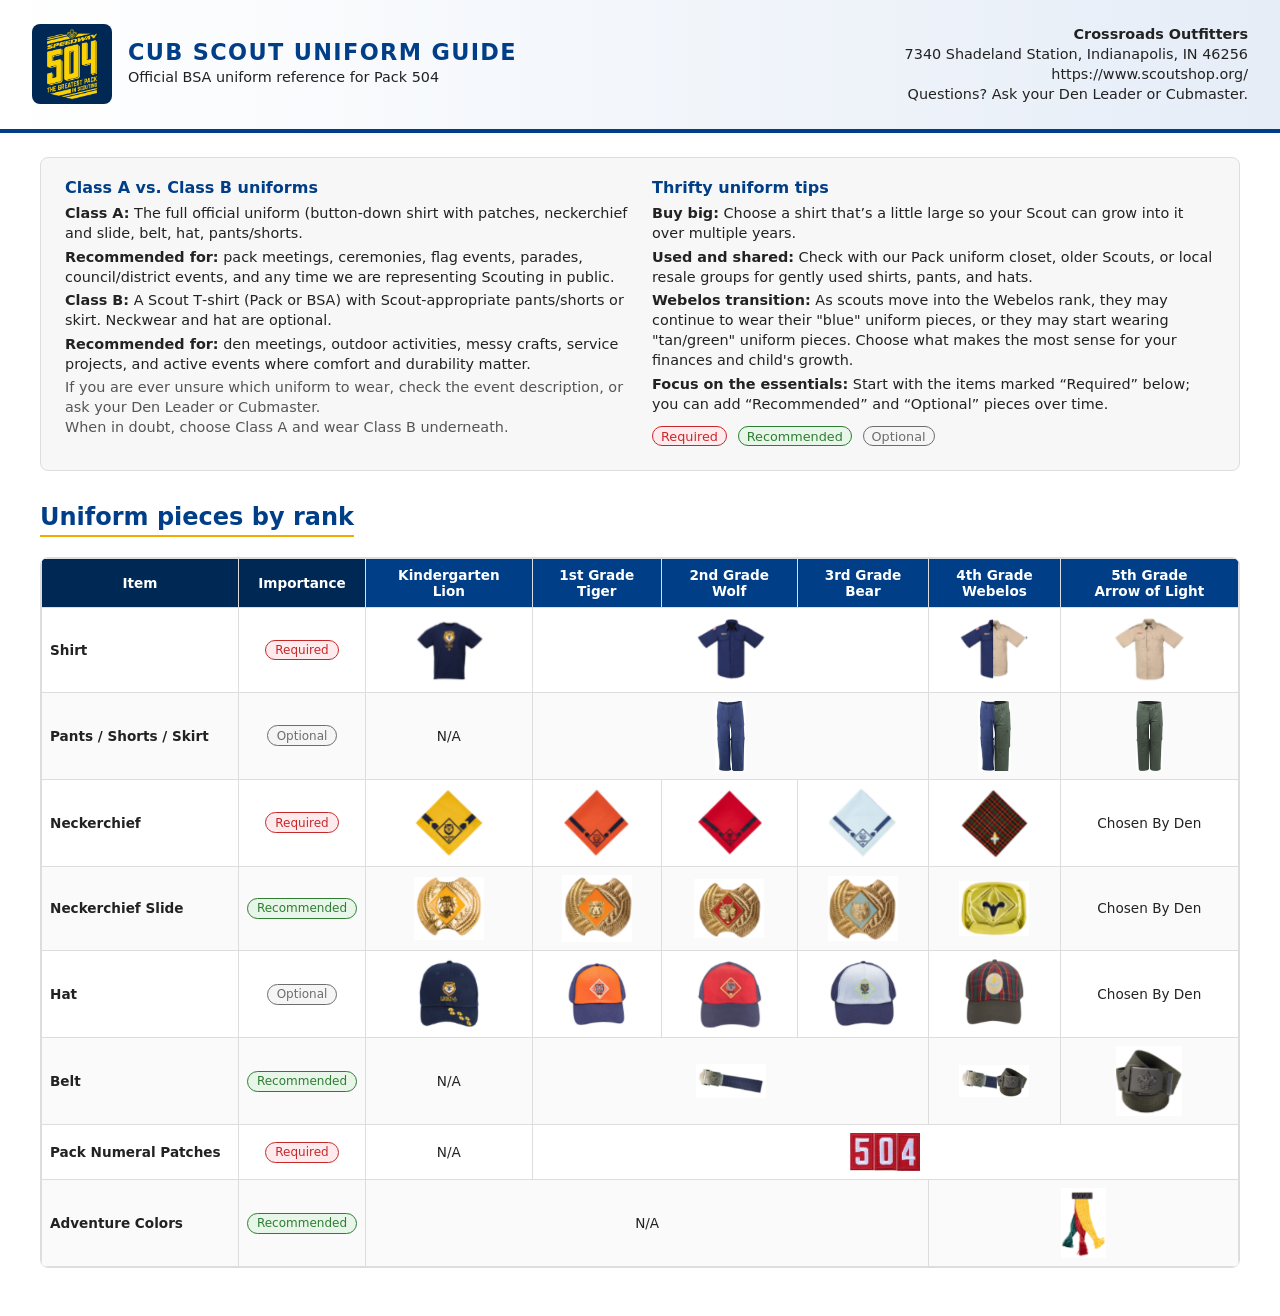
==== src/new-family-info/2-uniforms.html @ dfcd2fc9 "Added uniforms, program info, and volunteering pages" ====
<!DOCTYPE html>
<html lang="en">
<head>
  <meta charset="UTF-8" />
  <title>Cub Scout Uniform Guide</title>
  <meta name="viewport" content="width=device-width, initial-scale=1" />
  <link rel="stylesheet" href="style.css" />
  <link rel="stylesheet" href="uniform-print.css" media="print" />
</head>
<body class="uniform-page">
  <header>
    <div class="site-brand">
      <!-- Replace this with your logo image if desired -->
      <div class="site-logo">
        <img src="images/504-logo.png" alt="Scout logo" />
      </div>
      <div class="site-text">
        <h1>Cub Scout Uniform Guide</h1>
        <p>Official BSA uniform reference for Pack 504</p>
      </div>
    </div>
    <div class="site-contact">
      <strong>Crossroads Outfitters</strong><br />
      7340 Shadeland Station, Indianapolis, IN 46256<br />
      https://www.scoutshop.org/<br />
      Questions? Ask your Den Leader or Cubmaster.
    </div>
  </header>

  <main>
    <section class="uniform-notes">
      <div>
        <h3>Class A vs. Class B uniforms</h3>
        <p><strong>Class A:</strong> The full official uniform (button-down shirt with patches, neckerchief and slide, belt, hat, pants/shorts.</p>
        <p><strong>Recommended for:</strong> pack meetings, ceremonies, flag events, parades, council/district events, and any time we are representing Scouting in public.</p>
        <p><strong>Class B:</strong> A Scout T‑shirt (Pack or BSA) with Scout‑appropriate pants/shorts or skirt. Neckwear and hat are optional.</p>
        <p><strong>Recommended for:</strong> den meetings, outdoor activities, messy crafts, service projects, and active events where comfort and durability matter.</p>
        <p class="footnote">If you are ever unsure which uniform to wear, check the event description, or ask your Den Leader or Cubmaster.<br>When in doubt, choose Class A and wear Class B underneath.</p>
      </div>

      <div>
        <h3>Thrifty uniform tips</h3>
        <p><strong>Buy big:</strong> Choose a shirt that’s a little large so your Scout can grow into it over multiple years.</p>
        <p><strong>Used and shared:</strong> Check with our Pack uniform closet, older Scouts, or local resale groups for gently used shirts, pants, and hats.</p>
        <p><strong>Webelos transition:</strong> As scouts move into the Webelos rank, they may continue to wear their "blue" uniform pieces, or they may start wearing "tan/green" uniform pieces.  Choose what makes the most sense for your finances and child's growth.</p>
        <p><strong>Focus on the essentials:</strong> Start with the items marked “Required” below; you can add “Recommended” and “Optional” pieces over time.</p>
        
        <div class="importance-key">
          <span class="importance-pill importance-required">Required</span>
          <span class="importance-pill importance-recommended">Recommended</span>
          <span class="importance-pill importance-optional">Optional</span>
        </div>
      </div>
    </section>

    <section>
      <h2>Uniform pieces by rank</h2>

      <div class="table-wrapper">
        <table>
          <thead>
            <tr>
              <th class="item-col">Item</th>
              <th class="importance-col">Importance</th>
              <th>Kindergarten<br />Lion</th>
              <th>1st Grade<br />Tiger</th>
              <th>2nd Grade<br />Wolf</th>
              <th>3rd Grade<br />Bear</th>
              <th>4th Grade<br />Webelos</th>
              <th>5th Grade<br />Arrow of Light</th>
            </tr>
          </thead>
          <tbody>

            <!-- BUTTON DOWN (Class A shirt) -->
            <tr data-importance="required">
              <td class="item-label">
                Shirt
              </td>
              <td>
                <span class="importance-tag required">Required</span>
              </td>
              <td><img class="uniform-image" src="images/lion-shirt.png" alt="Lion shirt" /></td>
              <td colspan="3"><img class="uniform-image" src="images/blue-shirt.png" alt="Blue shirt" /></td>
              <td><img class="uniform-image" src="images/blue-and-tan-shirt.png" alt="Webelos blue or tan shirt" /></td>
              <td><img class="uniform-image" src="images/tan-shirt.png" alt="Tan shirt" /></td>
            </tr>

            <!-- PANTS / SKIRT -->
            <tr data-importance="optional">
              <td class="item-label">
                Pants / Shorts / Skirt
              </td>
              <td>
                <span class="importance-tag optional">Optional</span>
              </td>
              <td>N/A</td>
              <td colspan="3"><img class="uniform-image" src="images/blue-pants.png" alt="Blue pants" /></td>
              <td><img class="uniform-image" src="images/blue-and-green-pants.png" alt="Webelos blue or green pants" /></td>
              <td><img class="uniform-image" src="images/green-pants.png" alt="Arrow of Light green pants" /></td>
            </tr>

            <!-- NECKERCHIEF -->
            <tr data-importance="required">
              <td class="item-label">
                Neckerchief
              </td>
              <td>
                <span class="importance-tag required">Required</span>
              </td>
              <td><img class="uniform-image" src="images/lion-neckerchief.png" alt="Lion neckerchief" /></td>
              <td><img class="uniform-image" src="images/tiger-neckerchief.png" alt="Tiger neckerchief" /></td>
              <td><img class="uniform-image" src="images/wolf-neckerchief.png" alt="Wolf neckerchief" /></td>
              <td><img class="uniform-image" src="images/bear-neckerchief.png" alt="Bear neckerchief" /></td>
              <td><img class="uniform-image" src="images/webelos-neckerchief.png" alt="Webelos neckerchief" /></td>
              <td>Chosen By Den</td>
            </tr>

            <!-- SLIDE -->
            <tr data-importance="recommended">
              <td class="item-label">
                Neckerchief Slide
              </td>
              <td>
                <span class="importance-tag recommended">Recommended</span>
              </td>
              <td><img class="uniform-image" src="images/lion-slide.png" alt="Lion slide" /></td>
              <td><img class="uniform-image" src="images/tiger-slide.png" alt="Tiger slide" /></td>
              <td><img class="uniform-image" src="images/wolf-slide.png" alt="Wolf slide" /></td>
              <td><img class="uniform-image" src="images/bear-slide.png" alt="Bear slide" /></td>
              <td><img class="uniform-image" src="images/webelos-slide.png" alt="Webelos slide" /></td>
              <td>Chosen By Den</td>
            </tr>

            <!-- HAT -->
            <tr data-importance="optional">
              <td class="item-label">
                Hat
              </td>
              <td>
                <span class="importance-tag optional">Optional</span>
              </td>
              <td><img class="uniform-image" src="images/lion-hat.png" alt="Lion hat" /></td>
              <td><img class="uniform-image" src="images/tiger-hat.png" alt="Tiger hat" /></td>
              <td><img class="uniform-image" src="images/wolf-hat.png" alt="Wolf hat" /></td>
              <td><img class="uniform-image" src="images/bear-hat.png" alt="Bear hat" /></td>
              <td><img class="uniform-image" src="images/webelos-hat.png" alt="Webelos hat" /></td>
              <td>Chosen By Den</td>
            </tr>

            <!-- BELT -->
            <tr data-importance="recommended">
              <td class="item-label">
                Belt
              </td>
              <td>
                <span class="importance-tag recommended">Recommended</span>
              </td>
              <td>N/A</td>
              <td colspan="3"><img class="uniform-image" src="images/blue-belt.png" alt="Blue belt" /></td>
              <td><img class="uniform-image" src="images/blue-and-green-belt.png" alt="Webelos Blue or green belt" /></td>
              <td><img class="uniform-image" src="images/green-belt.png" alt="Green belt" /></td>
            </tr>

            <!-- PACK NUMERALS -->
            <tr data-importance="required">
              <td class="item-label">
                Pack Numeral Patches
              </td>
              <td>
                <span class="importance-tag required">Required</span>
              </td>
              <td>N/A</td>
              <td colspan="5">
                <img class="uniform-image" src="images/pack-numerals.png" alt="Pack numeral patches" />
              </td>
            </tr>

            <!-- RANK COLORS / ADVANCEMENT -->
            <tr data-importance="recommended">
              <td class="item-label">
                Adventure Colors
              </td>
              <td>
                <span class="importance-tag recommended">Recommended</span>
              </td>
              <td colspan="4">N/A</td>
              <td colspan="2">
                <img class="uniform-image" src="images/adventure-colors.png" alt="Cub Scout adventure rank colors" />
              </td>
            </tr>
          </tbody>
        </table>
      </div>
    </section>
  </main>
</body>
</html>
---- src/new-family-info/style.css ----
:root {
  --blue: #003f87;
  --blue-dark: #002855;
  --gold: #f2a900;
  --light: #f7f7f7;
  --border: #ddd;
  --text: #222;
  --muted: #555;
  --required: #c62828;
  --recommended: #2e7d32;
  --optional: #6d6d6d;
}

body {
  font-family: system-ui, -apple-system, BlinkMacSystemFont, "Segoe UI", sans-serif;
  margin: 0;
  padding: 0;
  background: #ffffff;
  color: var(--text);
}

p {
  line-height: 1.4;
}

/* Uniform page */
header {
  display: flex;
  justify-content: space-between;
  align-items: flex-start;
  padding: 1.5rem 2rem;
  border-bottom: 4px solid var(--blue);
  background: linear-gradient(to right, #ffffff, #e6edf7);
}

.site-brand {
  display: flex;
  align-items: center;
  gap: 1rem;
}

.site-logo {
  width: 72px;
  height: 72px;
  background: var(--blue-dark);
  border-radius: 8px;
  display: flex;
  align-items: center;
  justify-content: center;
  color: #fff;
  font-weight: 700;
  font-size: 0.8rem;
  text-align: center;
  padding: 0.25rem;
}

.site-logo img {
  width: 50px;
  height: 70px;
}

.site-text h1 {
  margin: 0;
  font-size: 1.4rem;
  color: var(--blue);
  text-transform: uppercase;
  letter-spacing: 0.06em;
}

.site-text p {
  margin: 0.15rem 0;
  font-size: 0.9rem;
}

.site-contact {
  text-align: right;
  font-size: 0.9rem;
  line-height: 1.4;
}

main {
  padding: 1.5rem 2rem 3rem;
  max-width: 1200px;
  margin: 0 auto;
}

h2 {
  margin-top: 0;
  color: var(--blue);
  border-bottom: 2px solid var(--gold);
  display: inline-block;
  padding-bottom: 0.25rem;
}

.uniform-notes {
  display: grid;
  grid-template-columns: minmax(0, 2fr) minmax(0, 2fr);
  gap: 1.5rem;
  margin-bottom: 2rem;
  background: var(--light);
  border-radius: 8px;
  padding: 1.25rem 1.5rem;
  border: 1px solid var(--border);
}

.uniform-notes h3 {
  margin-top: 0;
  margin-bottom: 0.4rem;
  font-size: 1rem;
  color: var(--blue);
}

.uniform-notes p {
  margin: 0.2rem 0;
  font-size: 0.9rem;
}

.importance-key {
  margin-top: 0.75rem;
  font-size: 0.85rem;
}

.importance-pill {
  display: inline-flex;
  align-items: center;
  gap: 0.25rem;
  padding: 0.1rem 0.5rem;
  border-radius: 999px;
  border: 1px solid transparent;
  font-size: 0.8rem;
  margin-right: 0.4rem;
  margin-bottom: 0.25rem;
}

.importance-required {
  color: var(--required);
  border-color: var(--required);
  background: #ffebee;
}

.importance-recommended {
  color: var(--recommended);
  border-color: var(--recommended);
  background: #e8f5e9;
}

.importance-optional {
  color: var(--optional);
  border-color: var(--optional);
  background: #f5f5f5;
}

.table-wrapper {
  overflow-x: auto;
  border-radius: 8px;
  border: 1px solid var(--border);
}

table {
  border-collapse: collapse;
  width: 100%;
  min-width: 900px;
  background: #fff;
}

thead {
  background: var(--blue);
  color: #fff;
}

th,
td {
  border: 1px solid var(--border);
  padding: 0.5rem;
  text-align: center;
  vertical-align: middle;
  font-size: 0.85rem;
}

th {
  font-weight: 600;
}

th.item-col,
th.importance-col {
  background: var(--blue-dark);
}

th.item-col {
  width: 180px;
}

th.importance-col {
  width: 110px;
}

tbody tr:nth-child(even) {
  background: #fafafa;
}

.item-label {
  font-weight: 600;
  text-align: left;
}

.price {
  display: block;
  font-size: 0.75rem;
  color: var(--muted);
  margin-top: 0.1rem;
}

.uniform-image {
  max-width: 70px;
  max-height: 70px;
  object-fit: contain;
  display: block;
  margin: 0 auto;
}

.importance-tag {
  display: inline-block;
  padding: 0.15rem 0.55rem;
  border-radius: 999px;
  font-size: 0.75rem;
  border: 1px solid transparent;
  white-space: nowrap;
}

.importance-tag.required {
  border-color: var(--required);
  color: var(--required);
  background: #ffebee;
}

.importance-tag.recommended {
  border-color: var(--recommended);
  color: var(--recommended);
  background: #e8f5e9;
}

.importance-tag.optional {
  border-color: var(--optional);
  color: var(--optional);
  background: #f5f5f5;
}

.footnote {
  margin-top: 0.75rem;
  font-size: 0.8rem;
  color: var(--muted);
}

/* Welcome page */
.page {
  max-width: 1200px;
  margin: 0 auto;
  padding: 1.5rem 2rem 3rem;
}

h1,
h3 {
  margin: 0;
  font-weight: 700;
}

.section {
  margin-bottom: 18px;
  padding: 12px 14px;
  border-radius: 10px;
  background: var(--light);
  border: 1px solid var(--border);
}

.section-title {
  font-size: 16px;
  font-weight: 700;
  margin-bottom: 8px;
  padding-bottom: 4px;
  color: var(--blue);
  border-bottom: 2px solid rgba(0, 0, 0, 0.06);
}

.section-who {
  border-left: 4px solid #2bb673;
}

.section-what {
  border-left: 4px solid #1f7ae0;
}

.section-comm {
  border-left: 4px solid #ff9f1c;
}

.section-contact {
  border-left: 4px solid #00a6a6;
}

.section-steps {
  border-left: 4px solid #e63946;
}

.section-purpose {
  border-left: 4px solid #2bb673;
}

.section-aims {
  border-left: 4px solid #1f7ae0;
}

.section-ranks {
  border-left: 4px solid #ff9f1c;
}

.section-experiences {
  border-left: 4px solid #00a6a6;
}

.section-family {
  border-left: 4px solid #e63946;
}

.section-cost {
  border-left: 4px solid #8e44ad;
}

.section-benefits {
  border-left: 4px solid #2bb673;
}

.section-how {
  border-left: 4px solid #1f7ae0;
}

.section-leadership {
  border-left: 4px solid #ff9f1c;
}

.section-events {
  border-left: 4px solid #00a6a6;
}

.section-micro {
  border-left: 4px solid #e63946;
}

.section-noexp {
  border-left: 4px solid #8e44ad;
}

.section-vital {
  border-left: 4px solid var(--blue);
  background: #eef3fb;
}

.role-block {
  margin-bottom: 10px;
  padding: 8px 10px;
  background: #ffffff;
  border-radius: 8px;
  border: 1px solid rgba(0, 0, 0, 0.05);
}

.role-title {
  font-weight: 600;
  margin-bottom: 2px;
  font-size: 13px;
}

.role-desc {
  font-size: 12px;
  color: var(--muted);
}

/* Volunteering page — screen: show roles-row as 3 columns */
.roles-row {
  display: grid;
  grid-template-columns: 1fr 1fr 1fr;
  gap: 16px;
  align-items: start;
}

/* Volunteering page print overrides */
@media print {
  body.volunteering-page .page {
    display: flex;
    flex-direction: column;
    gap: 5px;
    padding: 0.1in 0.2in 0.1in;
  }

  body.volunteering-page .section {
    margin-bottom: 0;
    padding: 5px 7px;
  }

  body.volunteering-page .section-title {
    font-size: 8pt;
    margin-bottom: 3px;
    padding-bottom: 1px;
  }

  body.volunteering-page p {
    font-size: 7pt;
    margin: 1px 0;
    line-height: 1.2;
  }

  body.volunteering-page ul {
    font-size: 7pt;
    margin: 2px 0 1px 12px;
  }

  body.volunteering-page .roles-row {
    display: grid;
    grid-template-columns: 1fr 1fr 1fr;
    gap: 5px;
    align-items: stretch;
    break-inside: avoid;
    page-break-inside: avoid;
  }

  body.volunteering-page .roles-row .section {
    height: 100%;
    box-sizing: border-box;
  }

  body.volunteering-page .role-block {
    margin-bottom: 3px;
    padding: 3px 5px;
  }

  body.volunteering-page .role-title {
    font-size: 7pt;
    margin-bottom: 0;
  }

  body.volunteering-page .role-desc {
    font-size: 6.5pt;
  }
}

.flex-row {
  display: flex;
  gap: 16px;
  flex-wrap: wrap;
}

.flex-col {
  flex: 1 1 0;
  min-width: 220px;
}

.icon-row {
  display: flex;
  gap: 12px;
  flex-wrap: wrap;
  margin-top: 8px;
}

.icon-card,
.contact-card {
  flex: 1 1 0;
  min-width: 150px;
  background: #ffffff;
  border-radius: 8px;
  padding: 8px 10px;
  border: 1px solid rgba(0, 0, 0, 0.05);
}

.icon-label,
.contact-label {
  font-weight: 600;
  font-size: 13px;
  margin-bottom: 2px;
}

.icon-desc,
.contact-value,
.small-note {
  font-size: 12px;
  color: var(--muted);
}

.photo {
  width: 100%;
  border-radius: 10px;
  background: #d9e4ff;
  height: 120px;
  display: flex;
  align-items: center;
  justify-content: center;
  color: #345;
  font-size: 12px;
  text-align: center;
  padding: 8px;
  box-sizing: border-box;
}

.badge {
  display: inline-block;
  padding: 2px 8px;
  border-radius: 999px;
  font-size: 11px;
  font-weight: 600;
  background: #e8f1ff;
  color: #1f7ae0;
  margin-bottom: 4px;
}

.contact-grid {
  display: grid;
  grid-template-columns: repeat(auto-fit, minmax(160px, 1fr));
  gap: 10px;
  margin-top: 8px;
}

ul {
  margin: 6px 0 4px 18px;
  padding: 0;
  font-size: 13px;
}

.footer-banner {
  margin-top: 10px;
  padding: 10px 12px;
  border-radius: 10px;
  background: linear-gradient(90deg, #ff9f1c, #ff6b6b);
  color: #fff;
  display: flex;
  align-items: center;
  justify-content: space-between;
  gap: 12px;
  font-size: 13px;
}

.footer-banner strong {
  font-size: 15px;
}

.footer-photo {
  min-width: 120px;
  height: 80px;
  border-radius: 10px;
  background: rgba(255, 255, 255, 0.2);
  display: flex;
  align-items: center;
  justify-content: center;
  text-align: center;
  font-size: 12px;
}

@media (max-width: 800px) {
  header {
    flex-direction: column;
    gap: 1rem;
  }

  .site-contact {
    text-align: left;
  }

  .uniform-notes {
    grid-template-columns: minmax(0, 1fr);
  }

  .page {
    padding: 1rem;
  }

  .header {
    padding: 0.9rem;
  }

  .footer-banner {
    flex-direction: column;
    align-items: flex-start;
  }
}

@media print {
  @page {
    size: portrait;
    margin: 0.3in;
  }

  * {
    box-shadow: none;
  }

  body {
    background: #ffffff;
    font-size: 9pt;
    -webkit-print-color-adjust: exact;
    print-color-adjust: exact;
  }

  header {
    padding: 0.2in 0.25in;
    border-bottom-width: 2px;
    page-break-inside: avoid;
    break-inside: avoid;
  }

  .site-brand {
    gap: 0.5rem;
  }

  .site-logo {
    width: 48px;
    height: 48px;
    border-radius: 6px;
    padding: 0.1rem;
  }

  .site-logo img {
    width: 32px;
    height: 44px;
  }

  .site-text h1 {
    font-size: 14pt;
    letter-spacing: 0.03em;
  }

  .site-text p {
    margin: 0.08rem 0;
    font-size: 8pt;
  }

  .site-contact {
    font-size: 7pt;
    line-height: 1.2;
  }

  .page,
  main {
    margin: 0;
    max-width: 100%;
    padding: 0.2in 0.25in 0.15in;
  }

  .section {
    margin-bottom: 6px;
    padding: 6px 8px;
    border-radius: 6px;
  }

  .section-title {
    font-size: 10pt;
    margin-bottom: 3px;
    padding-bottom: 1px;
  }

  p {
    margin: 2px 0;
    line-height: 1.2;
  }

  ul {
    margin: 3px 0 1px 14px;
    font-size: 8pt;
  }

  .icon-row,
  .flex-row,
  .contact-grid {
    gap: 6px;
  }

  .icon-card,
  .contact-card {
    min-width: 0;
    padding: 5px 6px;
  }

  .icon-label,
  .contact-label {
    font-size: 8pt;
    margin-bottom: 1px;
  }

  .icon-desc,
  .contact-value,
  .small-note,
  .badge,
  .footnote {
    font-size: 7pt;
  }

  .photo,
  .footer-photo {
    display: none;
  }

  .footer-banner {
    margin-top: 6px;
    padding: 6px 8px;
    border-radius: 6px;
    font-size: 8pt;
    page-break-inside: avoid;
    break-inside: avoid;
  }

  .footer-banner strong {
    font-size: 10pt;
  }

  body.uniform-page h2 {
    font-size: 11pt;
    margin-bottom: 0.25rem;
    padding-bottom: 0.1rem;
  }

  body.uniform-page .uniform-notes {
    gap: 0.5rem;
    margin-bottom: 0.5rem;
    padding: 0.45rem 0.55rem;
  }

  body.uniform-page .uniform-notes h3 {
    font-size: 8.5pt;
    margin-bottom: 0.15rem;
  }

  body.uniform-page .uniform-notes p {
    font-size: 7pt;
    margin: 0.08rem 0;
  }

  body.uniform-page .importance-key {
    margin-top: 0.25rem;
    font-size: 7pt;
  }

  body.uniform-page .importance-pill {
    font-size: 6.5pt;
    padding: 0.03rem 0.35rem;
  }

  body.uniform-page .table-wrapper {
    border-radius: 4px;
    page-break-inside: avoid;
    break-inside: avoid;
  }

  body.uniform-page table {
    min-width: 0;
    table-layout: fixed;
  }

  body.uniform-page th,
  body.uniform-page td {
    padding: 0.12rem;
    font-size: 6.7pt;
    line-height: 1.1;
  }

  body.uniform-page th.item-col {
    width: 90px;
  }

  body.uniform-page th.importance-col {
    width: 70px;
  }

  body.uniform-page .uniform-image {
    max-width: 28px;
    max-height: 28px;
  }

  body.uniform-page .importance-tag {
    font-size: 6pt;
    padding: 0.04rem 0.25rem;
  }

  body.welcome-page .section,
  body.welcome-page .footer-banner,
  body.welcome-page header,
  body.uniform-page .uniform-notes,
  body.uniform-page .table-wrapper,
  body.uniform-page header {
    page-break-inside: avoid;
    break-inside: avoid;
  }
}
---- src/new-family-info/uniform-print.css ----
@page {
  size: landscape;
  margin: 0.3in;
}
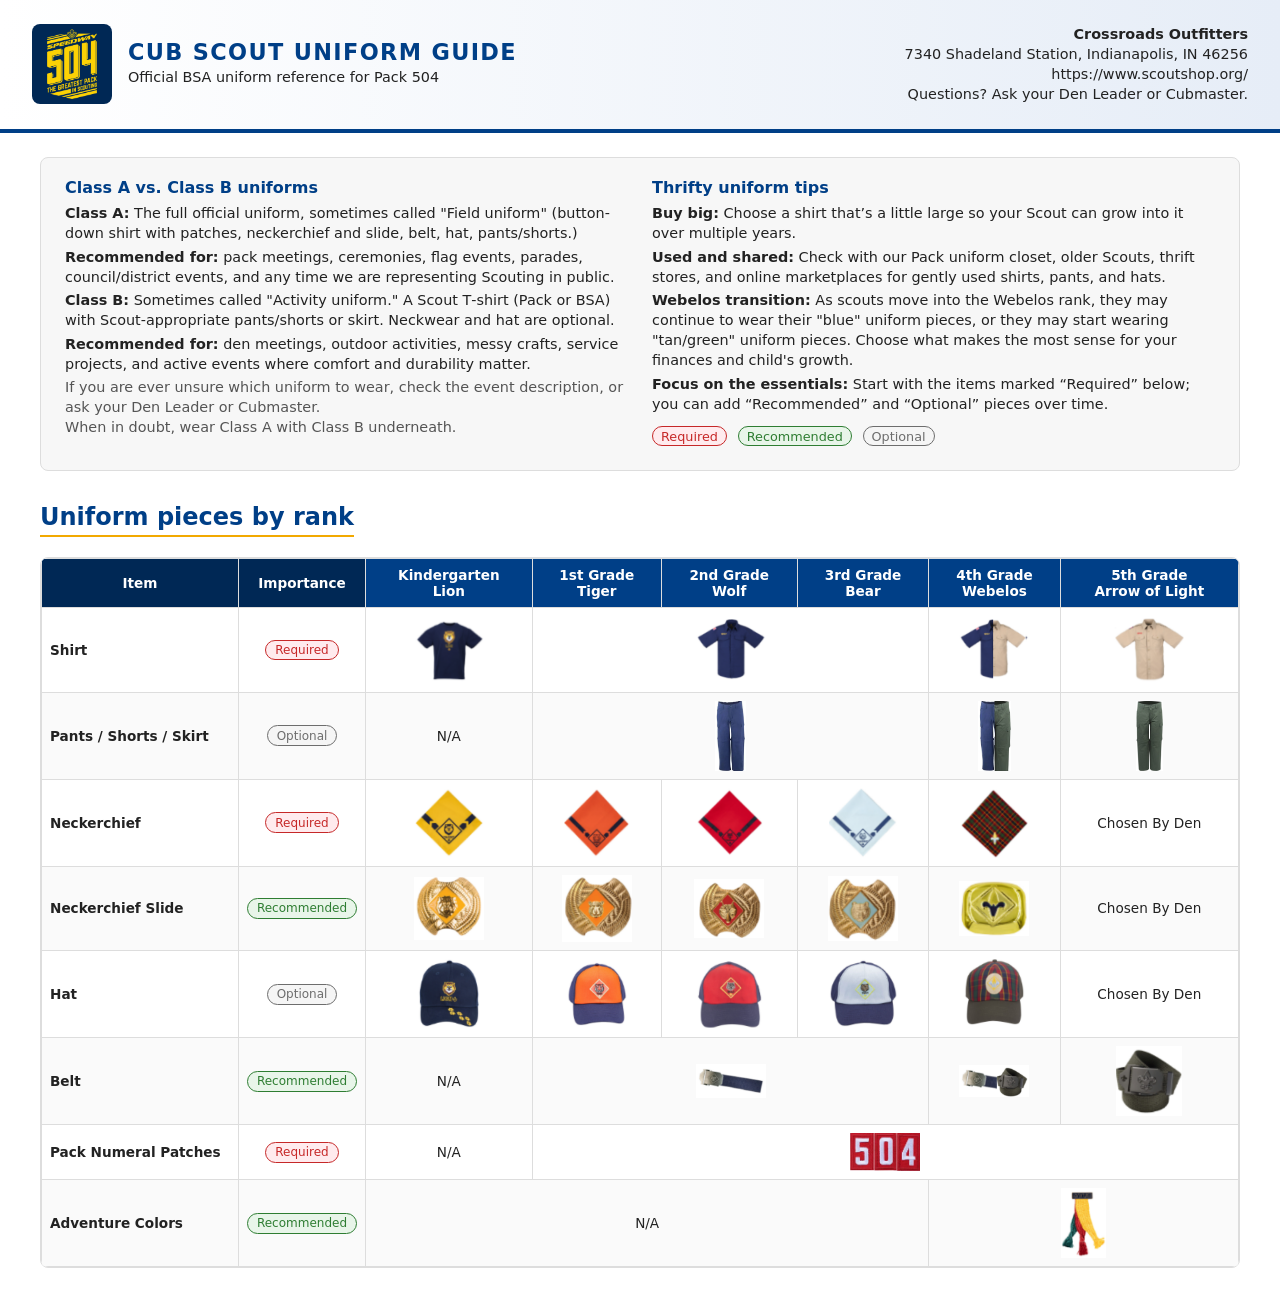
==== commit 77e5e3e4: "Minor language tweaks" ====
--- a/src/new-family-info/2-uniforms.html
+++ b/src/new-family-info/2-uniforms.html
@@ -31,17 +31,17 @@
     <section class="uniform-notes">
       <div>
         <h3>Class A vs. Class B uniforms</h3>
-        <p><strong>Class A:</strong> The full official uniform (button-down shirt with patches, neckerchief and slide, belt, hat, pants/shorts.</p>
+        <p><strong>Class A:</strong> The full official uniform, sometimes called "Field uniform" (button-down shirt with patches, neckerchief and slide, belt, hat, pants/shorts.)</p>
         <p><strong>Recommended for:</strong> pack meetings, ceremonies, flag events, parades, council/district events, and any time we are representing Scouting in public.</p>
-        <p><strong>Class B:</strong> A Scout T‑shirt (Pack or BSA) with Scout‑appropriate pants/shorts or skirt. Neckwear and hat are optional.</p>
+        <p><strong>Class B:</strong> Sometimes called "Activity uniform." A Scout T‑shirt (Pack or BSA) with Scout‑appropriate pants/shorts or skirt. Neckwear and hat are optional.</p>
         <p><strong>Recommended for:</strong> den meetings, outdoor activities, messy crafts, service projects, and active events where comfort and durability matter.</p>
-        <p class="footnote">If you are ever unsure which uniform to wear, check the event description, or ask your Den Leader or Cubmaster.<br>When in doubt, choose Class A and wear Class B underneath.</p>
+        <p class="footnote">If you are ever unsure which uniform to wear, check the event description, or ask your Den Leader or Cubmaster.<br>When in doubt, wear Class A with Class B underneath.</p>
       </div>
 
       <div>
         <h3>Thrifty uniform tips</h3>
         <p><strong>Buy big:</strong> Choose a shirt that’s a little large so your Scout can grow into it over multiple years.</p>
-        <p><strong>Used and shared:</strong> Check with our Pack uniform closet, older Scouts, or local resale groups for gently used shirts, pants, and hats.</p>
+        <p><strong>Used and shared:</strong> Check with our Pack uniform closet, older Scouts, thrift stores, and online marketplaces for gently used shirts, pants, and hats.</p>
         <p><strong>Webelos transition:</strong> As scouts move into the Webelos rank, they may continue to wear their "blue" uniform pieces, or they may start wearing "tan/green" uniform pieces.  Choose what makes the most sense for your finances and child's growth.</p>
         <p><strong>Focus on the essentials:</strong> Start with the items marked “Required” below; you can add “Recommended” and “Optional” pieces over time.</p>
         
